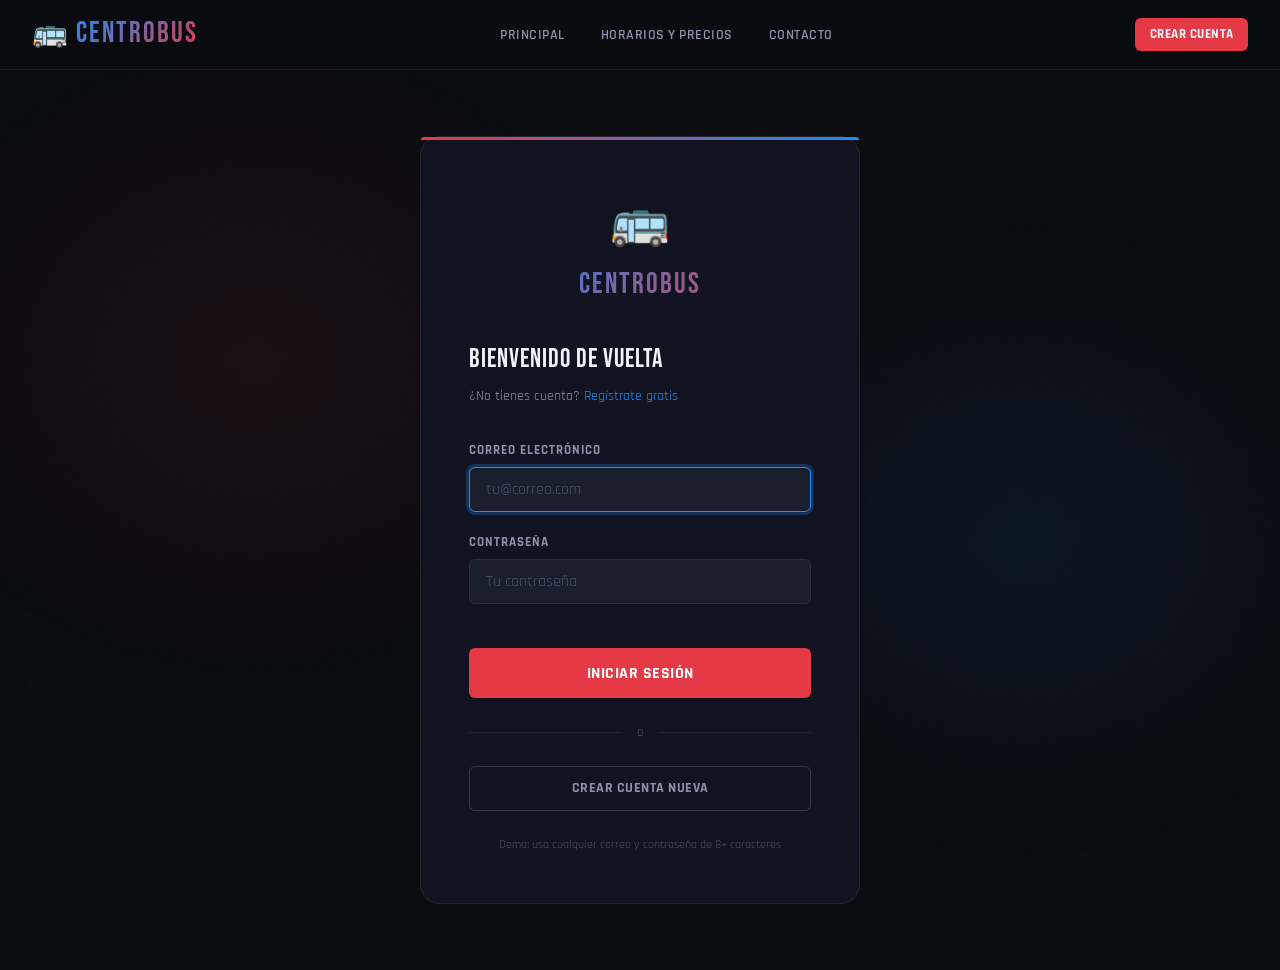
==== src/main/resources/static/compra.html @ bdf1cc49 "refactor: mover frontend a src/main/resources/static para Spring Boot" ====
<!DOCTYPE html>
<html lang="es">
<head>
  <meta charset="UTF-8" />
  <meta name="viewport" content="width=device-width, initial-scale=1.0" />
  <title>Comprar Pasaje — CentroBus</title>
  <link rel="stylesheet" href="css/styles.css" />
  <style>
    .compra-layout {
      display: grid;
      grid-template-columns: 1fr 380px;
      gap: 2rem;
      align-items: start;
    }

    .step-indicator {
      display: flex;
      align-items: center;
      gap: 0;
      margin-bottom: 2.5rem;
    }

    .step {
      display: flex;
      align-items: center;
      gap: 0.5rem;
      flex: 1;
    }

    .step-num {
      width: 32px;
      height: 32px;
      border-radius: 50%;
      border: 2px solid var(--border);
      display: flex;
      align-items: center;
      justify-content: center;
      font-size: 0.8rem;
      font-weight: 700;
      color: var(--text-muted);
      flex-shrink: 0;
      transition: all 0.3s;
    }

    .step.active .step-num {
      background: var(--blue);
      border-color: var(--blue);
      color: #fff;
    }

    .step.done .step-num {
      background: #22c55e;
      border-color: #22c55e;
      color: #fff;
    }

    .step-label {
      font-size: 0.78rem;
      font-weight: 700;
      text-transform: uppercase;
      letter-spacing: 0.5px;
      color: var(--text-muted);
    }

    .step.active .step-label { color: var(--text-primary); }
    .step.done  .step-label  { color: #22c55e; }

    .step-line {
      flex: 1;
      height: 1px;
      background: var(--border);
      margin: 0 0.5rem;
    }

    /* Servicio cards */
    .servicio-card {
      background: var(--bg-card);
      border: 2px solid var(--border);
      border-radius: var(--radius-md);
      padding: 1.25rem;
      cursor: pointer;
      transition: all 0.2s;
      margin-bottom: 0.75rem;
    }

    .servicio-card:hover {
      border-color: var(--blue);
    }

    .servicio-card.selected {
      border-color: var(--blue);
      background: rgba(29,140,248,0.05);
      box-shadow: var(--shadow-blue);
    }

    .servicio-header {
      display: flex;
      align-items: center;
      justify-content: space-between;
      margin-bottom: 0.75rem;
    }

    .servicio-route {
      font-weight: 700;
      font-size: 1rem;
      display: flex;
      align-items: center;
      gap: 0.5rem;
    }

    .servicio-meta {
      display: flex;
      gap: 1.5rem;
      font-size: 0.85rem;
      color: var(--text-secondary);
    }

    .servicio-meta span { display: flex; align-items: center; gap: 0.3rem; }

    /* Sidebar resumen */
    .resumen-box {
      background: var(--bg-card);
      border: 1px solid var(--border);
      border-radius: var(--radius-md);
      padding: 1.5rem;
      position: sticky;
      top: calc(var(--nav-height) + 1rem);
    }

    .resumen-title {
      font-family: var(--font-display);
      font-size: 1.2rem;
      letter-spacing: 1px;
      margin-bottom: 1.25rem;
      padding-bottom: 1rem;
      border-bottom: 1px solid var(--border);
    }

    .resumen-item {
      display: flex;
      justify-content: space-between;
      align-items: flex-start;
      margin-bottom: 0.75rem;
      font-size: 0.9rem;
    }

    .resumen-item-label { color: var(--text-secondary); }

    .resumen-total {
      display: flex;
      justify-content: space-between;
      align-items: center;
      padding-top: 1rem;
      border-top: 1px solid var(--border);
      margin-top: 0.5rem;
    }

    .resumen-total-label {
      font-weight: 700;
      text-transform: uppercase;
      font-size: 0.85rem;
      letter-spacing: 0.5px;
    }

    /* Ticket generado */
    .ticket-card {
      background: var(--bg-card);
      border: 1px solid var(--border);
      border-radius: var(--radius-md);
      padding: 2rem;
      margin-bottom: 1rem;
      position: relative;
      overflow: hidden;
    }

    .ticket-card::before {
      content: '';
      position: absolute;
      top: 0; left: 0; right: 0;
      height: 4px;
      background: linear-gradient(90deg, var(--red), var(--blue));
    }

    .ticket-code {
      font-family: var(--font-mono);
      font-size: 1.6rem;
      font-weight: 700;
      color: var(--blue);
      letter-spacing: 3px;
      background: var(--bg-elevated);
      border: 1px dashed var(--blue);
      border-radius: var(--radius-sm);
      padding: 0.75rem 1.5rem;
      text-align: center;
      margin: 1rem 0;
    }

    .ticket-info-grid {
      display: grid;
      grid-template-columns: 1fr 1fr;
      gap: 1rem;
      margin-top: 1rem;
    }

    .ticket-info-item label {
      font-size: 0.7rem;
      text-transform: uppercase;
      letter-spacing: 1px;
      color: var(--text-muted);
      font-weight: 700;
      display: block;
      margin-bottom: 0.2rem;
    }

    .ticket-info-item span {
      font-weight: 600;
      font-size: 0.95rem;
    }

    /* Step panels */
    .step-panel { display: none; }
    .step-panel.active { display: block; animation: fadeUp 0.3s ease; }

    .date-selector {
      display: flex;
      gap: 0.5rem;
      flex-wrap: wrap;
      margin-bottom: 1.5rem;
    }

    .date-pill {
      background: var(--bg-card);
      border: 1px solid var(--border);
      border-radius: 100px;
      padding: 0.4rem 1rem;
      font-size: 0.82rem;
      font-weight: 600;
      cursor: pointer;
      transition: all 0.2s;
      color: var(--text-secondary);
    }

    .date-pill:hover,
    .date-pill.active {
      background: var(--blue);
      border-color: var(--blue);
      color: #fff;
    }

    @media (max-width: 900px) {
      .compra-layout { grid-template-columns: 1fr; }
      .resumen-box { position: static; }
    }
  </style>
</head>
<body>

<nav class="navbar">
  <a href="index.html" class="navbar-brand">
    <span class="brand-icon">🚌</span>
    <span class="brand-text">CENTROBUS</span>
  </a>
  <ul class="navbar-links">
    <li><a href="index.html">Principal</a></li>
    <li><a href="horarios.html">Horarios y Precios</a></li>
    <li><a href="contacto.html">Contacto</a></li>
  </ul>
  <div class="navbar-actions" id="navActions"></div>
</nav>

<div class="page-wrapper">
  <section class="section">
    <div class="container">

      <h1 class="section-title mb-2">COMPRAR <span class="text-red">PASAJE</span></h1>
      <p class="section-subtitle">Selecciona tu ruta y fecha de viaje</p>

      <!-- Indicador de pasos -->
      <div class="step-indicator">
        <div class="step active" id="step-ind-1">
          <div class="step-num">1</div>
          <span class="step-label">Ruta</span>
        </div>
        <div class="step-line"></div>
        <div class="step" id="step-ind-2">
          <div class="step-num">2</div>
          <span class="step-label">Servicio</span>
        </div>
        <div class="step-line"></div>
        <div class="step" id="step-ind-3">
          <div class="step-num">3</div>
          <span class="step-label">Confirmar</span>
        </div>
        <div class="step-line"></div>
        <div class="step" id="step-ind-4">
          <div class="step-num">4</div>
          <span class="step-label">Tiquete</span>
        </div>
      </div>

      <div class="compra-layout">

        <!-- Panel principal -->
        <div>

          <!-- PASO 1: Seleccionar ruta -->
          <div class="step-panel active" id="panel-1">
            <div class="card mb-3">
              <h3 style="font-family:var(--font-display); font-size:1.3rem; letter-spacing:1px; margin-bottom:1.25rem;">
                ¿A DÓNDE VIAJAS?
              </h3>

              <div class="form-grid">
                <div class="form-group">
                  <label class="form-label">País de origen</label>
                  <select class="form-control" id="selectOrigen">
                    <option value="">Seleccionar país...</option>
                  </select>
                </div>
                <div class="form-group">
                  <label class="form-label">País de destino</label>
                  <select class="form-control" id="selectDestino">
                    <option value="">Seleccionar país...</option>
                  </select>
                </div>
              </div>

              <button class="btn btn-primary btn-lg" onclick="buscarServicios()">
                Buscar Servicios →
              </button>
            </div>

            <!-- Límite aviso -->
            <div class="alert alert-info" id="limitAlert" style="display:none;"></div>
          </div>

          <!-- PASO 2: Seleccionar servicio -->
          <div class="step-panel" id="panel-2">
            <div class="flex-between mb-3">
              <h3 style="font-family:var(--font-display); font-size:1.3rem; letter-spacing:1px;">
                ELIGE TU SERVICIO
              </h3>
              <button class="btn btn-outline btn-sm" onclick="goStep(1)">← Cambiar ruta</button>
            </div>

            <div class="date-selector" id="datePills"></div>
            <div id="serviciosList"></div>

            <button class="btn btn-primary btn-lg" onclick="goStep(3)" id="btnConfirmar" disabled>
              Continuar →
            </button>
          </div>

          <!-- PASO 3: Confirmar -->
          <div class="step-panel" id="panel-3">
            <div class="flex-between mb-3">
              <h3 style="font-family:var(--font-display); font-size:1.3rem; letter-spacing:1px;">
                CONFIRMAR COMPRA
              </h3>
              <button class="btn btn-outline btn-sm" onclick="goStep(2)">← Cambiar servicio</button>
            </div>

            <div class="card mb-3" id="resumenConfirm"></div>

            <div class="card mb-3">
              <h4 style="font-weight:700; margin-bottom:1rem; font-size:0.85rem; text-transform:uppercase; letter-spacing:1px; color:var(--text-muted);">
                Datos del pasajero
              </h4>
              <div id="pasajeroInfo"></div>
            </div>

            <div id="alertContainer"></div>

            <button class="btn btn-primary btn-lg w-full" onclick="realizarCompra()" id="btnComprar">
              🔒 Confirmar y Pagar
            </button>
          </div>

          <!-- PASO 4: Tiquete generado -->
          <div class="step-panel" id="panel-4">
            <div class="alert alert-success mb-3">
              ✅ ¡Compra realizada con éxito! Tu tiquete ha sido generado.
            </div>

            <div class="ticket-card" id="ticketGenerado"></div>

            <div class="flex gap-2 mt-3">
              <button class="btn btn-secondary btn-lg" onclick="descargarPDF()">
                📄 Descargar PDF
              </button>
              <a href="compra.html" class="btn btn-outline btn-lg">
                Comprar otro pasaje
              </a>
            </div>
          </div>

        </div>

        <!-- Sidebar resumen -->
        <div class="resumen-box">
          <div class="resumen-title">🎫 RESUMEN</div>

          <div id="resumenContent">
            <p class="text-muted" style="font-size:0.88rem;">
              Selecciona una ruta y servicio para ver el resumen.
            </p>
          </div>

          <div class="divider"></div>

          <div style="font-size:0.8rem; color:var(--text-muted);">
            <div class="flex-between mb-1">
              <span>Límite de pasajes</span>
              <span id="limiteDisplay">— / 5</span>
            </div>
            <div class="flex-between">
              <span>Ventana de compra</span>
              <span>7 días</span>
            </div>
          </div>
        </div>

      </div>
    </div>
  </section>
</div>

<script src="js/mock-data.js"></script>
<script>
  // ── Protección de sesión ────────────────────────────────
  if (!isLoggedIn()) {
    window.location.href = 'login.html';
  }

  let selectedRuta    = null;
  let selectedServicio = null;
  let selectedFecha   = null;

  // Navbar
  const navEl = document.getElementById('navActions');
  navEl.innerHTML = `
    <span class="nav-user">👤 <span>${SESSION_USER.nombre}</span></span>
    <button class="btn btn-ghost btn-sm" onclick="logout()">Salir</button>
  `;

  // Límite display
  document.getElementById('limiteDisplay').textContent = `${ticketsComprados()} / 5`;

  // Poblar selects
  function poblarPaises() {
    const orig = document.getElementById('selectOrigen');
    const dest = document.getElementById('selectDestino');
    Object.entries(PAISES).forEach(([cod, p]) => {
      orig.innerHTML += `<option value="${cod}">${p.bandera} ${p.nombre}</option>`;
      dest.innerHTML += `<option value="${cod}">${p.bandera} ${p.nombre}</option>`;
    });
  }

  // Pasos
  function goStep(n) {
    document.querySelectorAll('.step-panel').forEach((p, i) => {
      p.classList.toggle('active', i + 1 === n);
    });
    document.querySelectorAll('.step').forEach((s, i) => {
      s.classList.remove('active', 'done');
      if (i + 1 === n) s.classList.add('active');
      if (i + 1 < n)  s.classList.add('done');
    });
    // Actualizar num done
    document.querySelectorAll('.step.done .step-num').forEach(el => { el.textContent = '✓'; });
  }

  // Paso 1 → 2
  function buscarServicios() {
    const origen  = document.getElementById('selectOrigen').value;
    const destino = document.getElementById('selectDestino').value;

    if (!origen || !destino) {
      alert('Por favor selecciona origen y destino.');
      return;
    }
    if (origen === destino) {
      alert('El origen y destino no pueden ser el mismo.');
      return;
    }

    // Verificar límite
    if (ticketsComprados() >= 5) {
      document.getElementById('limitAlert').style.display = 'flex';
      document.getElementById('limitAlert').innerHTML = '⚠️ Has alcanzado el límite de 5 pasajes permitidos.';
      return;
    }

    selectedRuta = RUTAS.find(r => r.origen === origen && r.destino === destino);

    if (!selectedRuta) {
      alert('No existe una ruta directa entre esos destinos. Revisa los horarios disponibles.');
      return;
    }

    renderServicios(origen, destino);
    goStep(2);
  }

  function renderServicios(origen, destino) {
    const servicios = SERVICIOS.filter(s => s.ruta.origen === origen && s.ruta.destino === destino);

    // Agrupar por fecha
    const fechas = [...new Set(servicios.map(s => s.fechaSalida.toDateString()))];
    selectedFecha = fechas[0];

    // Date pills
    const pillsEl = document.getElementById('datePills');
    pillsEl.innerHTML = fechas.map((f, i) => `
      <div class="date-pill ${i === 0 ? 'active' : ''}" onclick="filtrarPorFecha('${f}', this)">
        ${formatFecha(new Date(f))}
      </div>
    `).join('');

    renderServiciosList(servicios.filter(s => s.fechaSalida.toDateString() === selectedFecha));
  }

  function filtrarPorFecha(fecha, el) {
    selectedFecha = fecha;
    document.querySelectorAll('.date-pill').forEach(p => p.classList.remove('active'));
    el.classList.add('active');

    const origen  = document.getElementById('selectOrigen').value;
    const destino = document.getElementById('selectDestino').value;
    const servicios = SERVICIOS.filter(
      s => s.ruta.origen === origen && s.ruta.destino === destino
        && s.fechaSalida.toDateString() === fecha
    );
    renderServiciosList(servicios);
  }

  function renderServiciosList(servicios) {
    const el = document.getElementById('serviciosList');
    if (servicios.length === 0) {
      el.innerHTML = '<p class="text-muted">No hay servicios disponibles para esta fecha.</p>';
      return;
    }

    el.innerHTML = servicios.map(s => {
      const o = PAISES[s.ruta.origen];
      const d = PAISES[s.ruta.destino];
      const seatsClass = s.asientosDisponibles > 15 ? 'seats-ok' : s.asientosDisponibles > 5 ? 'seats-low' : 'seats-none';
      return `
        <div class="servicio-card" onclick="selectServicio(${s.id}, this)">
          <div class="servicio-header">
            <div class="servicio-route">
              ${o.bandera} <span style="color:var(--text-muted)">→</span> ${d.bandera}
              <span style="font-size:0.9rem">${o.nombre} → ${d.nombre}</span>
            </div>
            <div class="price">$${s.precio}</div>
          </div>
          <div class="servicio-meta">
            <span>🕐 ${formatHora(s.fechaSalida)}</span>
            <span>⏱ ~${s.ruta.duracionHoras}h</span>
            <span class="${seatsClass}">💺 ${s.asientosDisponibles} asientos</span>
            <span>📅 ${formatFecha(s.fechaSalida)}</span>
          </div>
        </div>
      `;
    }).join('');
  }

  function selectServicio(id, el) {
    selectedServicio = SERVICIOS.find(s => s.id === id);
    document.querySelectorAll('.servicio-card').forEach(c => c.classList.remove('selected'));
    el.classList.add('selected');
    document.getElementById('btnConfirmar').disabled = false;
    actualizarResumen();
  }

  function actualizarResumen() {
    if (!selectedServicio) return;
    const o = PAISES[selectedServicio.ruta.origen];
    const d = PAISES[selectedServicio.ruta.destino];

    document.getElementById('resumenContent').innerHTML = `
      <div class="resumen-item">
        <span class="resumen-item-label">Ruta</span>
        <span>${o.bandera} → ${d.bandera}</span>
      </div>
      <div class="resumen-item">
        <span class="resumen-item-label">Origen</span>
        <span>${o.nombre}</span>
      </div>
      <div class="resumen-item">
        <span class="resumen-item-label">Destino</span>
        <span>${d.nombre}</span>
      </div>
      <div class="resumen-item">
        <span class="resumen-item-label">Salida</span>
        <span>${formatHora(selectedServicio.fechaSalida)}</span>
      </div>
      <div class="resumen-item">
        <span class="resumen-item-label">Fecha</span>
        <span>${formatFecha(selectedServicio.fechaSalida)}</span>
      </div>
      <div class="resumen-total">
        <span class="resumen-total-label">Total</span>
        <span class="price-lg">$${selectedServicio.precio}</span>
      </div>
    `;
  }

  // Paso 3: Confirmar
  function goStep3() {
    const o = PAISES[selectedServicio.ruta.origen];
    const d = PAISES[selectedServicio.ruta.destino];

    document.getElementById('resumenConfirm').innerHTML = `
      <div style="display:flex; align-items:center; gap:1rem; margin-bottom:1rem;">
        <span style="font-size:2rem;">${o.bandera}</span>
        <div>
          <div style="font-family:var(--font-display); font-size:1.1rem; letter-spacing:1px;">
            ${o.nombre} → ${d.nombre}
          </div>
          <div style="color:var(--text-secondary); font-size:0.85rem;">
            ${formatFecha(selectedServicio.fechaSalida)} · ${formatHora(selectedServicio.fechaSalida)}
          </div>
        </div>
        <div class="price-lg" style="margin-left:auto;">$${selectedServicio.precio}</div>
      </div>
    `;

    document.getElementById('pasajeroInfo').innerHTML = `
      <div style="display:grid; grid-template-columns:1fr 1fr; gap:0.75rem; font-size:0.9rem;">
        <div><span style="color:var(--text-muted); font-size:0.75rem;">Pasajero</span><br>
          <strong>${SESSION_USER.nombre}</strong></div>
        <div><span style="color:var(--text-muted); font-size:0.75rem;">Correo</span><br>
          <strong>${SESSION_USER.correo || '—'}</strong></div>
      </div>
    `;
  }

  // Paso 4: Realizar compra
  function realizarCompra() {
    const btn = document.getElementById('btnComprar');
    btn.innerHTML = '<span class="spinner"></span> Procesando pago...';
    btn.disabled = true;

    // ── MOCK: Simular compra ────────────────────────────
    // TODO: Reemplazar con fetch('/api/compras', { method: 'POST', ... })
    setTimeout(() => {
      const codigo = generarCodigoTicket();
      const o = PAISES[selectedServicio.ruta.origen];
      const d = PAISES[selectedServicio.ruta.destino];

      const compra = {
        id: Date.now(),
        fecha: new Date(),
        tickets: [{
          codigo,
          servicio: selectedServicio,
          precio: selectedServicio.precio,
        }]
      };

      COMPRAS.push(compra);
      localStorage.setItem('compras', JSON.stringify(COMPRAS));
      document.getElementById('limiteDisplay').textContent = `${ticketsComprados()} / 5`;

      document.getElementById('ticketGenerado').innerHTML = `
        <div style="display:flex; align-items:center; gap:0.75rem; margin-bottom:1rem;">
          <span style="font-size:2rem;">🎫</span>
          <div>
            <div style="font-family:var(--font-display); font-size:1.1rem; letter-spacing:1px;">TIQUETE DE VIAJE</div>
            <div style="color:var(--text-muted); font-size:0.8rem;">Emitido el ${formatFecha(new Date())}</div>
          </div>
          <div class="badge badge-green" style="margin-left:auto;">✓ VÁLIDO</div>
        </div>

        <div class="ticket-code">${codigo}</div>

        <div class="ticket-info-grid">
          <div class="ticket-info-item">
            <label>Pasajero</label>
            <span>${SESSION_USER.nombre}</span>
          </div>
          <div class="ticket-info-item">
            <label>Precio</label>
            <span class="text-gold">$${selectedServicio.precio}</span>
          </div>
          <div class="ticket-info-item">
            <label>Origen</label>
            <span>${o.bandera} ${o.nombre}</span>
          </div>
          <div class="ticket-info-item">
            <label>Destino</label>
            <span>${d.bandera} ${d.nombre}</span>
          </div>
          <div class="ticket-info-item">
            <label>Fecha</label>
            <span>${formatFecha(selectedServicio.fechaSalida)}</span>
          </div>
          <div class="ticket-info-item">
            <label>Hora de salida</label>
            <span>${formatHora(selectedServicio.fechaSalida)}</span>
          </div>
        </div>

        <p class="text-muted mt-3" style="font-size:0.8rem; text-align:center;">
          Presenta este código al abordar el bus
        </p>
      `;

      goStep(4);
    }, 1800);
  }

  function descargarPDF() {
    // TODO: Conectar con /api/compras/{id}/pdf del backend
    alert('📄 El PDF se generará desde el backend (Spring Boot). Esta función estará disponible una vez integrado el servidor.');
  }

  // Override goStep para paso 3
  const _goStep = goStep;
  window.goStep = function(n) {
    _goStep(n);
    if (n === 3) goStep3();
  };

  poblarPaises();
</script>
</body>
</html>
---- src/main/resources/static/css/styles.css ----
/* ============================================================
   CENTROBUS — Estilos globales
   Dark mode · Azul eléctrico + Rojo carretera
   ============================================================ */

@import url('https://fonts.googleapis.com/css2?family=Bebas+Neue&family=Rajdhani:wght@400;500;600;700&family=JetBrains+Mono:wght@400;600&display=swap');

/* ── Variables ─────────────────────────────────────────── */
:root {
  --bg-base:       #0a0c10;
  --bg-card:       #111420;
  --bg-elevated:   #181c28;
  --bg-input:      #1a1f2e;

  --red:           #e63946;
  --red-dark:      #b02030;
  --red-glow:      rgba(230, 57, 70, 0.25);

  --blue:          #1d8cf8;
  --blue-dark:     #0d6ed4;
  --blue-glow:     rgba(29, 140, 248, 0.25);

  --gold:          #f4a261;

  --text-primary:  #f0f2f8;
  --text-secondary:#8b92a8;
  --text-muted:    #4a5068;

  --border:        rgba(255,255,255,0.07);
  --border-bright: rgba(255,255,255,0.15);

  --radius-sm:     6px;
  --radius-md:     12px;
  --radius-lg:     20px;

  --font-display:  'Bebas Neue', sans-serif;
  --font-body:     'Rajdhani', sans-serif;
  --font-mono:     'JetBrains Mono', monospace;

  --shadow-card:   0 4px 24px rgba(0,0,0,0.4);
  --shadow-red:    0 0 20px var(--red-glow);
  --shadow-blue:   0 0 20px var(--blue-glow);

  --nav-height:    70px;
}

/* ── Reset ─────────────────────────────────────────────── */
*, *::before, *::after { box-sizing: border-box; margin: 0; padding: 0; }

html { scroll-behavior: smooth; }

body {
  background: var(--bg-base);
  color: var(--text-primary);
  font-family: var(--font-body);
  font-size: 16px;
  line-height: 1.6;
  min-height: 100vh;
  overflow-x: hidden;
}

/* Ruido de fondo sutil */
body::before {
  content: '';
  position: fixed;
  inset: 0;
  background-image: url("data:image/svg+xml,%3Csvg viewBox='0 0 200 200' xmlns='http://www.w3.org/2000/svg'%3E%3Cfilter id='n'%3E%3CfeTurbulence type='fractalNoise' baseFrequency='0.9' numOctaves='4' stitchTiles='stitch'/%3E%3C/filter%3E%3Crect width='100%25' height='100%25' filter='url(%23n)' opacity='0.03'/%3E%3C/svg%3E");
  pointer-events: none;
  z-index: 0;
  opacity: 0.4;
}

a { color: var(--blue); text-decoration: none; transition: color 0.2s; }
a:hover { color: var(--text-primary); }

img { max-width: 100%; display: block; }

/* ── Navegación ─────────────────────────────────────────── */
.navbar {
  position: fixed;
  top: 0; left: 0; right: 0;
  height: var(--nav-height);
  background: rgba(10, 12, 16, 0.9);
  backdrop-filter: blur(12px);
  border-bottom: 1px solid var(--border);
  display: flex;
  align-items: center;
  justify-content: space-between;
  padding: 0 2rem;
  z-index: 1000;
}

.navbar-brand {
  display: flex;
  align-items: center;
  gap: 0.5rem;
  text-decoration: none;
}

.navbar-brand .brand-icon {
  font-size: 1.8rem;
}

.navbar-brand .brand-text {
  font-family: var(--font-display);
  font-size: 1.8rem;
  letter-spacing: 2px;
  background: linear-gradient(135deg, var(--blue), var(--red));
  -webkit-background-clip: text;
  -webkit-text-fill-color: transparent;
  background-clip: text;
}

.navbar-links {
  display: flex;
  align-items: center;
  gap: 0.25rem;
  list-style: none;
}

.navbar-links a {
  color: var(--text-secondary);
  font-weight: 600;
  font-size: 0.9rem;
  letter-spacing: 0.5px;
  padding: 0.5rem 1rem;
  border-radius: var(--radius-sm);
  transition: all 0.2s;
  text-transform: uppercase;
}

.navbar-links a:hover,
.navbar-links a.active {
  color: var(--text-primary);
  background: var(--bg-elevated);
}

.navbar-actions {
  display: flex;
  align-items: center;
  gap: 0.75rem;
}

.nav-user {
  display: flex;
  align-items: center;
  gap: 0.5rem;
  color: var(--text-secondary);
  font-size: 0.85rem;
  font-weight: 600;
}

.nav-user span {
  color: var(--blue);
}

/* ── Botones ────────────────────────────────────────────── */
.btn {
  display: inline-flex;
  align-items: center;
  justify-content: center;
  gap: 0.5rem;
  padding: 0.6rem 1.4rem;
  border-radius: var(--radius-sm);
  font-family: var(--font-body);
  font-weight: 700;
  font-size: 0.9rem;
  letter-spacing: 0.5px;
  text-transform: uppercase;
  border: none;
  cursor: pointer;
  transition: all 0.2s;
  text-decoration: none;
  white-space: nowrap;
}

.btn-primary {
  background: var(--red);
  color: #fff;
}
.btn-primary:hover {
  background: var(--red-dark);
  color: #fff;
  box-shadow: var(--shadow-red);
  transform: translateY(-1px);
}

.btn-secondary {
  background: var(--blue);
  color: #fff;
}
.btn-secondary:hover {
  background: var(--blue-dark);
  color: #fff;
  box-shadow: var(--shadow-blue);
  transform: translateY(-1px);
}

.btn-outline {
  background: transparent;
  color: var(--text-secondary);
  border: 1px solid var(--border-bright);
}
.btn-outline:hover {
  color: var(--text-primary);
  border-color: var(--text-primary);
  background: var(--bg-elevated);
}

.btn-ghost {
  background: transparent;
  color: var(--red);
  border: 1px solid var(--red);
}
.btn-ghost:hover {
  background: var(--red);
  color: #fff;
}

.btn-lg {
  padding: 0.9rem 2rem;
  font-size: 1rem;
}

.btn-sm {
  padding: 0.4rem 0.9rem;
  font-size: 0.8rem;
}

/* ── Layout ─────────────────────────────────────────────── */
.page-wrapper {
  padding-top: var(--nav-height);
  min-height: 100vh;
}

.container {
  max-width: 1200px;
  margin: 0 auto;
  padding: 0 1.5rem;
}

.section {
  padding: 5rem 0;
}

.section-title {
  font-family: var(--font-display);
  font-size: clamp(2.5rem, 5vw, 4rem);
  letter-spacing: 2px;
  margin-bottom: 0.5rem;
}

.section-subtitle {
  color: var(--text-secondary);
  font-size: 1.05rem;
  margin-bottom: 3rem;
}

/* ── Cards ──────────────────────────────────────────────── */
.card {
  background: var(--bg-card);
  border: 1px solid var(--border);
  border-radius: var(--radius-md);
  padding: 1.5rem;
  transition: all 0.25s;
}

.card:hover {
  border-color: var(--border-bright);
  transform: translateY(-2px);
  box-shadow: var(--shadow-card);
}

.card-red {
  border-left: 3px solid var(--red);
}

.card-blue {
  border-left: 3px solid var(--blue);
}

/* ── Formularios ────────────────────────────────────────── */
.form-group {
  margin-bottom: 1.25rem;
}

.form-label {
  display: block;
  font-size: 0.8rem;
  font-weight: 700;
  text-transform: uppercase;
  letter-spacing: 1px;
  color: var(--text-secondary);
  margin-bottom: 0.4rem;
}

.form-control {
  width: 100%;
  background: var(--bg-input);
  border: 1px solid var(--border);
  border-radius: var(--radius-sm);
  color: var(--text-primary);
  font-family: var(--font-body);
  font-size: 1rem;
  padding: 0.7rem 1rem;
  transition: all 0.2s;
  outline: none;
}

.form-control:focus {
  border-color: var(--blue);
  box-shadow: 0 0 0 3px var(--blue-glow);
}

.form-control::placeholder {
  color: var(--text-muted);
}

select.form-control {
  cursor: pointer;
  appearance: none;
  background-image: url("data:image/svg+xml,%3Csvg xmlns='http://www.w3.org/2000/svg' width='12' height='12' viewBox='0 0 24 24' fill='none' stroke='%238b92a8' stroke-width='2'%3E%3Cpolyline points='6 9 12 15 18 9'%3E%3C/polyline%3E%3C/svg%3E");
  background-repeat: no-repeat;
  background-position: right 1rem center;
  padding-right: 2.5rem;
}

.form-grid {
  display: grid;
  grid-template-columns: 1fr 1fr;
  gap: 1rem;
}

.form-grid-3 {
  display: grid;
  grid-template-columns: 1fr 1fr 1fr;
  gap: 1rem;
}

/* ── Badges / Tags ──────────────────────────────────────── */
.badge {
  display: inline-flex;
  align-items: center;
  gap: 0.3rem;
  padding: 0.2rem 0.6rem;
  border-radius: 4px;
  font-size: 0.75rem;
  font-weight: 700;
  text-transform: uppercase;
  letter-spacing: 0.5px;
}

.badge-red { background: var(--red-glow); color: var(--red); border: 1px solid var(--red); }
.badge-blue { background: var(--blue-glow); color: var(--blue); border: 1px solid var(--blue); }
.badge-green { background: rgba(34,197,94,0.15); color: #22c55e; border: 1px solid #22c55e; }
.badge-gold { background: rgba(244,162,97,0.15); color: var(--gold); border: 1px solid var(--gold); }

/* ── Divisor decorativo ─────────────────────────────────── */
.divider {
  height: 1px;
  background: linear-gradient(90deg, transparent, var(--border-bright), transparent);
  margin: 2rem 0;
}

/* ── Alertas ────────────────────────────────────────────── */
.alert {
  padding: 0.9rem 1.2rem;
  border-radius: var(--radius-sm);
  font-size: 0.9rem;
  font-weight: 600;
  margin-bottom: 1rem;
  display: flex;
  align-items: center;
  gap: 0.5rem;
}

.alert-error {
  background: var(--red-glow);
  border: 1px solid var(--red);
  color: var(--red);
}

.alert-success {
  background: rgba(34,197,94,0.1);
  border: 1px solid #22c55e;
  color: #22c55e;
}

.alert-info {
  background: var(--blue-glow);
  border: 1px solid var(--blue);
  color: var(--blue);
}

/* ── Tabla ──────────────────────────────────────────────── */
.table-wrapper {
  overflow-x: auto;
  border-radius: var(--radius-md);
  border: 1px solid var(--border);
}

table {
  width: 100%;
  border-collapse: collapse;
  font-size: 0.95rem;
}

thead {
  background: var(--bg-elevated);
}

th {
  padding: 1rem 1.25rem;
  text-align: left;
  font-size: 0.75rem;
  font-weight: 700;
  text-transform: uppercase;
  letter-spacing: 1px;
  color: var(--text-secondary);
  border-bottom: 1px solid var(--border);
}

td {
  padding: 1rem 1.25rem;
  border-bottom: 1px solid var(--border);
  color: var(--text-primary);
}

tbody tr:last-child td { border-bottom: none; }

tbody tr {
  transition: background 0.15s;
}

tbody tr:hover {
  background: var(--bg-elevated);
}

/* ── Precio highlight ───────────────────────────────────── */
.price {
  font-family: var(--font-mono);
  font-size: 1.1rem;
  font-weight: 600;
  color: var(--gold);
}

.price-lg {
  font-family: var(--font-mono);
  font-size: 1.8rem;
  font-weight: 600;
  color: var(--gold);
}

/* ── Footer ─────────────────────────────────────────────── */
.footer {
  background: var(--bg-card);
  border-top: 1px solid var(--border);
  padding: 3rem 0 2rem;
  margin-top: 5rem;
}

.footer-grid {
  display: grid;
  grid-template-columns: 2fr 1fr 1fr;
  gap: 3rem;
  margin-bottom: 2rem;
}

.footer-brand .brand-text {
  font-family: var(--font-display);
  font-size: 2rem;
  letter-spacing: 2px;
  background: linear-gradient(135deg, var(--blue), var(--red));
  -webkit-background-clip: text;
  -webkit-text-fill-color: transparent;
  background-clip: text;
}

.footer-desc {
  color: var(--text-secondary);
  font-size: 0.9rem;
  margin-top: 0.5rem;
  max-width: 280px;
}

.footer-title {
  font-size: 0.75rem;
  font-weight: 700;
  text-transform: uppercase;
  letter-spacing: 1px;
  color: var(--text-muted);
  margin-bottom: 1rem;
}

.footer-links {
  list-style: none;
  display: flex;
  flex-direction: column;
  gap: 0.5rem;
}

.footer-links a {
  color: var(--text-secondary);
  font-size: 0.9rem;
  transition: color 0.2s;
}

.footer-links a:hover { color: var(--text-primary); }

.footer-bottom {
  border-top: 1px solid var(--border);
  padding-top: 1.5rem;
  display: flex;
  align-items: center;
  justify-content: space-between;
  color: var(--text-muted);
  font-size: 0.8rem;
}

/* ── Animaciones ────────────────────────────────────────── */
@keyframes fadeUp {
  from { opacity: 0; transform: translateY(20px); }
  to   { opacity: 1; transform: translateY(0); }
}

@keyframes pulse-red {
  0%, 100% { box-shadow: 0 0 0 0 var(--red-glow); }
  50%       { box-shadow: 0 0 20px 4px var(--red-glow); }
}

@keyframes shimmer {
  0%   { background-position: -200% center; }
  100% { background-position:  200% center; }
}

.fade-up {
  animation: fadeUp 0.5s ease forwards;
}

/* ── Spinner ────────────────────────────────────────────── */
.spinner {
  width: 20px;
  height: 20px;
  border: 2px solid var(--border);
  border-top-color: var(--blue);
  border-radius: 50%;
  animation: spin 0.7s linear infinite;
  display: inline-block;
}

@keyframes spin {
  to { transform: rotate(360deg); }
}

/* ── Utilidades ─────────────────────────────────────────── */
.text-red    { color: var(--red); }
.text-blue   { color: var(--blue); }
.text-gold   { color: var(--gold); }
.text-muted  { color: var(--text-muted); }
.text-secondary { color: var(--text-secondary); }
.text-center { text-align: center; }
.text-right  { text-align: right; }

.mt-1 { margin-top: 0.5rem; }
.mt-2 { margin-top: 1rem; }
.mt-3 { margin-top: 1.5rem; }
.mt-4 { margin-top: 2rem; }
.mb-1 { margin-bottom: 0.5rem; }
.mb-2 { margin-bottom: 1rem; }
.mb-3 { margin-bottom: 1.5rem; }
.mb-4 { margin-bottom: 2rem; }

.flex        { display: flex; }
.flex-center { display: flex; align-items: center; justify-content: center; }
.flex-between{ display: flex; align-items: center; justify-content: space-between; }
.gap-1       { gap: 0.5rem; }
.gap-2       { gap: 1rem; }
.gap-3       { gap: 1.5rem; }
.w-full      { width: 100%; }
.hidden      { display: none !important; }

/* ── Responsive ─────────────────────────────────────────── */
@media (max-width: 768px) {
  .navbar-links { display: none; }
  .form-grid, .form-grid-3 { grid-template-columns: 1fr; }
  .footer-grid  { grid-template-columns: 1fr; gap: 2rem; }
  .section      { padding: 3rem 0; }
}
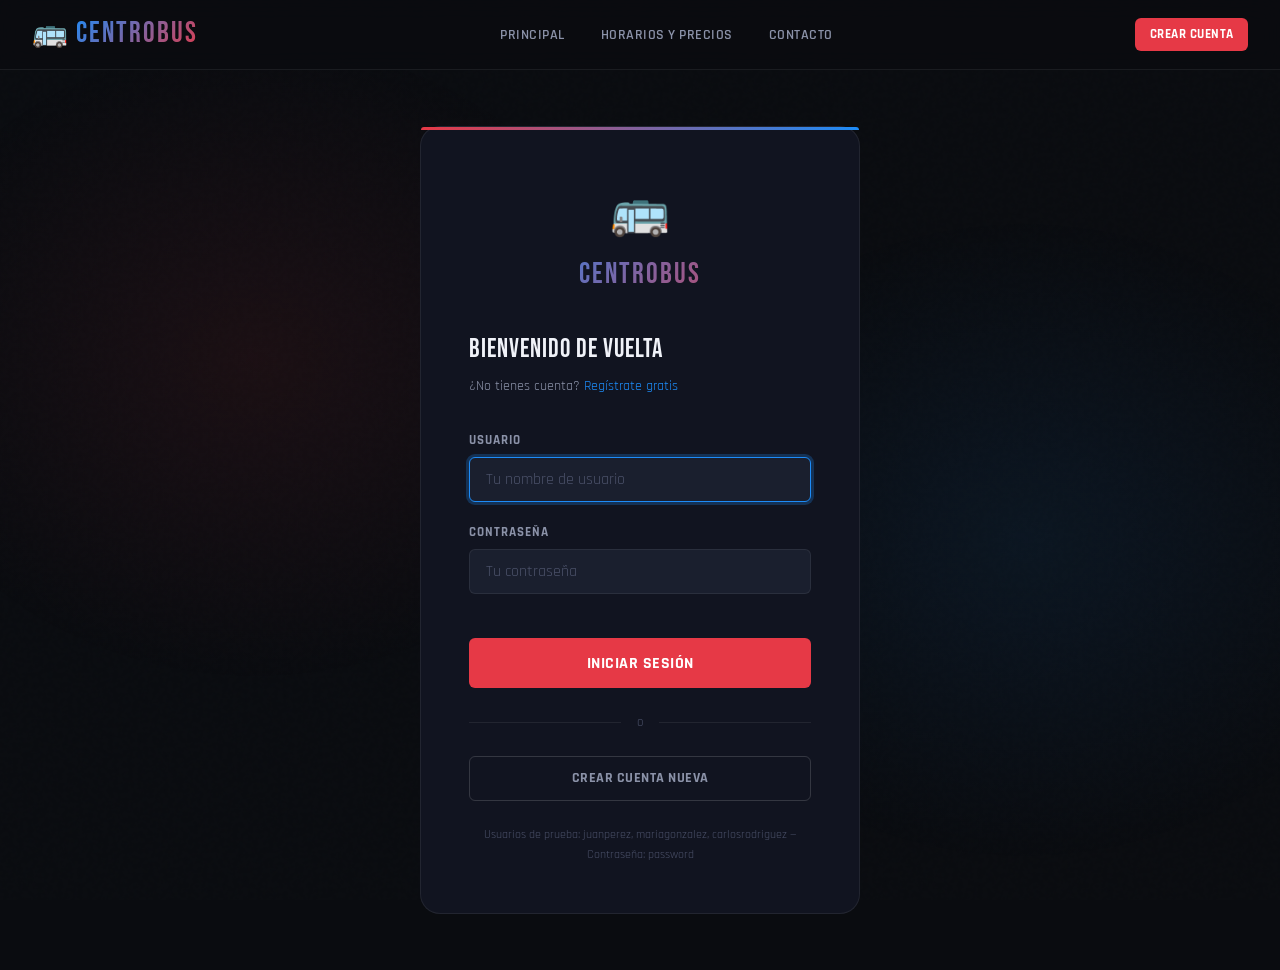
==== commit 22a85d18: "fix: improve purchase and registration flows" ====
--- a/src/main/resources/static/compra.html
+++ b/src/main/resources/static/compra.html
@@ -117,6 +117,28 @@
 
     .servicio-meta span { display: flex; align-items: center; gap: 0.3rem; }
 
+    .seat-grid {
+      display: grid;
+      grid-template-columns: repeat(auto-fill, minmax(92px, 1fr));
+      gap: 0.5rem;
+      margin-top: 0.75rem;
+    }
+
+    .seat-chip {
+      border: 1px solid var(--border);
+      border-radius: 10px;
+      padding: 0.65rem 0.5rem;
+      text-align: center;
+      cursor: pointer;
+      transition: 0.2s;
+      background: rgba(255,255,255,0.02);
+      font-weight: 700;
+      font-size: 0.85rem;
+    }
+
+    .seat-chip:hover { border-color: var(--blue); }
+    .seat-chip.selected { border-color: var(--blue); background: rgba(29,140,248,0.14); }
+
     /* Sidebar resumen */
     .resumen-box {
       background: var(--bg-card);
@@ -295,6 +317,11 @@
         <div class="step" id="step-ind-4">
           <div class="step-num">4</div>
           <span class="step-label">Tiquete</span>
+        </div>
+        <div class="step-line"></div>
+        <div class="step" id="step-ind-5">
+          <div class="step-num">5</div>
+          <span class="step-label">Mis tickets</span>
         </div>
       </div>
 
@@ -362,14 +389,21 @@
 
             <div class="card mb-3" id="resumenConfirm"></div>
 
-            <div class="card mb-3">
-              <h4 style="font-weight:700; margin-bottom:1rem; font-size:0.85rem; text-transform:uppercase; letter-spacing:1px; color:var(--text-muted);">
-                Datos del pasajero
-              </h4>
-              <div id="pasajeroInfo"></div>
-            </div>
-
-            <div id="alertContainer"></div>
+              <div class="card mb-3">
+                <h4 style="font-weight:700; margin-bottom:1rem; font-size:0.85rem; text-transform:uppercase; letter-spacing:1px; color:var(--text-muted);">
+                  Datos del pasajero
+                </h4>
+                <div id="pasajeroInfo"></div>
+              </div>
+
+              <div class="card mb-3">
+                <h4 style="font-weight:700; margin-bottom:0.5rem; font-size:0.85rem; text-transform:uppercase; letter-spacing:1px; color:var(--text-muted);">
+                  Elegí tu asiento
+                </h4>
+                <div id="seatSelector" class="seat-grid"></div>
+              </div>
+
+              <div id="alertContainer"></div>
 
             <button class="btn btn-primary btn-lg w-full" onclick="realizarCompra()" id="btnComprar">
               🔒 Confirmar y Pagar
@@ -390,6 +424,24 @@
               </button>
               <a href="compra.html" class="btn btn-outline btn-lg">
                 Comprar otro pasaje
+              </a>
+            </div>
+          </div>
+
+          <!-- PASO 5: Mis tickets -->
+          <div class="step-panel" id="panel-5">
+            <div class="flex-between mb-3">
+              <h3 style="font-family:var(--font-display); font-size:1.3rem; letter-spacing:1px;">
+                MIS TICKETS
+              </h3>
+              <button class="btn btn-outline btn-sm" onclick="cargarMisTickets()">↻ Actualizar</button>
+            </div>
+
+            <div id="ticketsList" class="grid gap-2"></div>
+
+            <div class="mt-3">
+              <a href="index.html" class="btn btn-outline btn-lg">
+                ← Volver al menú principal
               </a>
             </div>
           </div>
@@ -426,33 +478,37 @@
 </div>
 
 <script src="js/mock-data.js"></script>
+<script src="js/api-client.js"></script>
+<script src="js/session.js"></script>
 <script>
-  // ── Protección de sesión ────────────────────────────────
-  if (!isLoggedIn()) {
-    window.location.href = 'login.html';
-  }
-
-  let selectedRuta    = null;
+  let rutasCatalogo = [];
+  let serviciosCatalogo = [];
+  let selectedRuta = null;
   let selectedServicio = null;
-  let selectedFecha   = null;
+  let selectedFecha = null;
+  let lastReceiptId = null;
+  let cachedTickets = [];
+  let selectedSeat = null;
 
   // Navbar
   const navEl = document.getElementById('navActions');
-  navEl.innerHTML = `
-    <span class="nav-user">👤 <span>${SESSION_USER.nombre}</span></span>
-    <button class="btn btn-ghost btn-sm" onclick="logout()">Salir</button>
-  `;
-
-  // Límite display
-  document.getElementById('limiteDisplay').textContent = `${ticketsComprados()} / 5`;
+  let currentUser = Session.current();
 
   // Poblar selects
-  function poblarPaises() {
+  function poblarPaises(rutas) {
     const orig = document.getElementById('selectOrigen');
     const dest = document.getElementById('selectDestino');
-    Object.entries(PAISES).forEach(([cod, p]) => {
-      orig.innerHTML += `<option value="${cod}">${p.bandera} ${p.nombre}</option>`;
-      dest.innerHTML += `<option value="${cod}">${p.bandera} ${p.nombre}</option>`;
+    const seenOrigin = new Set();
+    const seenDest = new Set();
+    rutas.forEach((ruta) => {
+      if (!seenOrigin.has(ruta.originCode)) {
+        orig.innerHTML += `<option value="${ruta.originCode}">${ruta.originFlag} ${ruta.originName}</option>`;
+        seenOrigin.add(ruta.originCode);
+      }
+      if (!seenDest.has(ruta.destinationCode)) {
+        dest.innerHTML += `<option value="${ruta.destinationCode}">${ruta.destinationFlag} ${ruta.destinationName}</option>`;
+        seenDest.add(ruta.destinationCode);
+      }
     });
   }
 
@@ -470,8 +526,35 @@
     document.querySelectorAll('.step.done .step-num').forEach(el => { el.textContent = '✓'; });
   }
 
+  async function cargarMisTickets() {
+    const list = document.getElementById('ticketsList');
+    if (!list) return;
+    list.innerHTML = '<p class="text-muted">Cargando tickets...</p>';
+    try {
+      cachedTickets = await ApiClient.get('/api/purchases/tickets');
+      if (!cachedTickets || cachedTickets.length === 0) {
+        list.innerHTML = '<p class="text-muted">Aún no tenés tickets emitidos.</p>';
+        return;
+      }
+
+      list.innerHTML = cachedTickets.map(ticket => `
+        <div class="card">
+          <div class="flex-between mb-2">
+            <strong>${ticket.codigoTicket}</strong>
+            <span>$${ticket.precioFinal}</span>
+          </div>
+          <div class="text-muted" style="font-size:0.88rem;">
+            Emitido: ${new Date(ticket.fechaEmision).toLocaleString('es-CR')}
+          </div>
+        </div>
+      `).join('');
+    } catch (error) {
+      list.innerHTML = `<p class="text-error">${error.message || 'No se pudieron cargar tus tickets.'}</p>`;
+    }
+  }
+
   // Paso 1 → 2
-  function buscarServicios() {
+  async function buscarServicios() {
     const origen  = document.getElementById('selectOrigen').value;
     const destino = document.getElementById('selectDestino').value;
 
@@ -484,32 +567,38 @@
       return;
     }
 
-    // Verificar límite
-    if (ticketsComprados() >= 5) {
-      document.getElementById('limitAlert').style.display = 'flex';
-      document.getElementById('limitAlert').innerHTML = '⚠️ Has alcanzado el límite de 5 pasajes permitidos.';
-      return;
-    }
-
-    selectedRuta = RUTAS.find(r => r.origen === origen && r.destino === destino);
+    selectedRuta = rutasCatalogo.find(r => r.originCode === origen && r.destinationCode === destino);
 
     if (!selectedRuta) {
       alert('No existe una ruta directa entre esos destinos. Revisa los horarios disponibles.');
       return;
     }
 
-    renderServicios(origen, destino);
+    await cargarServicios(selectedRuta.routeId);
     goStep(2);
   }
 
-  function renderServicios(origen, destino) {
-    const servicios = SERVICIOS.filter(s => s.ruta.origen === origen && s.ruta.destino === destino);
-
-    // Agrupar por fecha
-    const fechas = [...new Set(servicios.map(s => s.fechaSalida.toDateString()))];
+  async function cargarServicios(rutaId) {
+    const now = new Date();
+    const start = new Date(now);
+    const end = new Date(now);
+    end.setDate(now.getDate() + 7);
+
+    try {
+      const params = new URLSearchParams({
+        rutaId,
+        start: start.toISOString(),
+        end: end.toISOString(),
+      });
+      serviciosCatalogo = await ApiClient.get(`/api/services/catalog?${params.toString()}`);
+    } catch (error) {
+      alert(error.message || 'No se pudieron cargar los servicios.');
+      serviciosCatalogo = [];
+    }
+
+    const fechas = [...new Set(serviciosCatalogo.map(s => new Date(s.departure).toDateString()))];
     selectedFecha = fechas[0];
 
-    // Date pills
     const pillsEl = document.getElementById('datePills');
     pillsEl.innerHTML = fechas.map((f, i) => `
       <div class="date-pill ${i === 0 ? 'active' : ''}" onclick="filtrarPorFecha('${f}', this)">
@@ -517,7 +606,7 @@
       </div>
     `).join('');
 
-    renderServiciosList(servicios.filter(s => s.fechaSalida.toDateString() === selectedFecha));
+    renderServiciosList(serviciosCatalogo.filter(s => new Date(s.departure).toDateString() === selectedFecha));
   }
 
   function filtrarPorFecha(fecha, el) {
@@ -525,11 +614,8 @@
     document.querySelectorAll('.date-pill').forEach(p => p.classList.remove('active'));
     el.classList.add('active');
 
-    const origen  = document.getElementById('selectOrigen').value;
-    const destino = document.getElementById('selectDestino').value;
-    const servicios = SERVICIOS.filter(
-      s => s.ruta.origen === origen && s.ruta.destino === destino
-        && s.fechaSalida.toDateString() === fecha
+    const servicios = serviciosCatalogo.filter(
+      s => new Date(s.departure).toDateString() === fecha
     );
     renderServiciosList(servicios);
   }
@@ -542,23 +628,23 @@
     }
 
     el.innerHTML = servicios.map(s => {
-      const o = PAISES[s.ruta.origen];
-      const d = PAISES[s.ruta.destino];
-      const seatsClass = s.asientosDisponibles > 15 ? 'seats-ok' : s.asientosDisponibles > 5 ? 'seats-low' : 'seats-none';
+      const o = s.route;
+      const d = s.route;
+      const seatsClass = s.availableSeats > 15 ? 'seats-ok' : s.availableSeats > 5 ? 'seats-low' : 'seats-none';
       return `
-        <div class="servicio-card" onclick="selectServicio(${s.id}, this)">
+        <div class="servicio-card" onclick="selectServicio(${s.serviceId}, this)">
           <div class="servicio-header">
             <div class="servicio-route">
-              ${o.bandera} <span style="color:var(--text-muted)">→</span> ${d.bandera}
-              <span style="font-size:0.9rem">${o.nombre} → ${d.nombre}</span>
+              ${o.originFlag} <span style="color:var(--text-muted)">→</span> ${o.destinationFlag}
+              <span style="font-size:0.9rem">${o.originName} → ${o.destinationName}</span>
             </div>
-            <div class="price">$${s.precio}</div>
+            <div class="price">$${s.price}</div>
           </div>
           <div class="servicio-meta">
-            <span>🕐 ${formatHora(s.fechaSalida)}</span>
-            <span>⏱ ~${s.ruta.duracionHoras}h</span>
-            <span class="${seatsClass}">💺 ${s.asientosDisponibles} asientos</span>
-            <span>📅 ${formatFecha(s.fechaSalida)}</span>
+            <span>🕐 ${formatHora(s.departure)}</span>
+            <span>⏱ ~${o.durationHours}h</span>
+            <span class="${seatsClass}">💺 ${s.availableSeats} asientos</span>
+            <span>📅 ${formatFecha(s.departure)}</span>
           </div>
         </div>
       `;
@@ -566,154 +652,220 @@
   }
 
   function selectServicio(id, el) {
-    selectedServicio = SERVICIOS.find(s => s.id === id);
+    selectedServicio = serviciosCatalogo.find(s => s.serviceId === id);
+    selectedSeat = null;
     document.querySelectorAll('.servicio-card').forEach(c => c.classList.remove('selected'));
     el.classList.add('selected');
     document.getElementById('btnConfirmar').disabled = false;
     actualizarResumen();
+    renderSeatSelector();
+  }
+
+  async function renderSeatSelector() {
+    const container = document.getElementById('seatSelector');
+    if (!selectedServicio) {
+      container.innerHTML = '<p class="text-muted">Seleccioná un servicio primero.</p>';
+      return;
+    }
+
+    container.innerHTML = '<p class="text-muted">Cargando asientos...</p>';
+    try {
+      const [seats, occupied] = await Promise.all([
+        ApiClient.get(`/api/fleet/buses/${selectedServicio.busId}/seats`),
+        ApiClient.get(`/api/purchases/services/${selectedServicio.serviceId}/occupied-seats`),
+      ]);
+
+      const occupiedSeatIds = new Set((occupied || []).map(item => item.asientoId));
+
+      if (!seats || seats.length === 0) {
+        container.innerHTML = '<p class="text-muted">No hay asientos disponibles.</p>';
+        return;
+      }
+
+      const freeSeats = seats.filter(seat => !occupiedSeatIds.has(seat.id));
+
+      if (freeSeats.length === 0) {
+        container.innerHTML = '<p class="text-muted">No hay asientos libres para este servicio.</p>';
+        return;
+      }
+
+      container.innerHTML = freeSeats.map(seat => `
+        <div class="seat-chip ${selectedSeat?.id === seat.id ? 'selected' : ''}" onclick="selectSeat(${seat.id}, this)">
+          Asiento ${seat.id}
+        </div>
+      `).join('');
+
+      if (!selectedSeat) {
+        selectedSeat = freeSeats[0];
+        container.querySelector('.seat-chip')?.classList.add('selected');
+      }
+    } catch (error) {
+      container.innerHTML = `<p class="text-error">${error.message || 'No se pudieron cargar los asientos.'}</p>`;
+    }
+  }
+
+  function selectSeat(id, el) {
+    selectedSeat = { id };
+    document.querySelectorAll('.seat-chip').forEach(c => c.classList.remove('selected'));
+    el.classList.add('selected');
   }
 
   function actualizarResumen() {
     if (!selectedServicio) return;
-    const o = PAISES[selectedServicio.ruta.origen];
-    const d = PAISES[selectedServicio.ruta.destino];
+    const o = selectedServicio.route;
+    const d = selectedServicio.route;
 
     document.getElementById('resumenContent').innerHTML = `
       <div class="resumen-item">
         <span class="resumen-item-label">Ruta</span>
-        <span>${o.bandera} → ${d.bandera}</span>
+        <span>${o.originFlag} → ${o.destinationFlag}</span>
       </div>
       <div class="resumen-item">
         <span class="resumen-item-label">Origen</span>
-        <span>${o.nombre}</span>
+        <span>${o.originName}</span>
       </div>
       <div class="resumen-item">
         <span class="resumen-item-label">Destino</span>
-        <span>${d.nombre}</span>
+        <span>${o.destinationName}</span>
       </div>
       <div class="resumen-item">
         <span class="resumen-item-label">Salida</span>
-        <span>${formatHora(selectedServicio.fechaSalida)}</span>
+        <span>${formatHora(selectedServicio.departure)}</span>
       </div>
       <div class="resumen-item">
         <span class="resumen-item-label">Fecha</span>
-        <span>${formatFecha(selectedServicio.fechaSalida)}</span>
+        <span>${formatFecha(selectedServicio.departure)}</span>
       </div>
       <div class="resumen-total">
         <span class="resumen-total-label">Total</span>
-        <span class="price-lg">$${selectedServicio.precio}</span>
+        <span class="price-lg">$${selectedServicio.price}</span>
       </div>
     `;
   }
 
   // Paso 3: Confirmar
   function goStep3() {
-    const o = PAISES[selectedServicio.ruta.origen];
-    const d = PAISES[selectedServicio.ruta.destino];
+    const o = selectedServicio.route;
+    const d = selectedServicio.route;
 
     document.getElementById('resumenConfirm').innerHTML = `
       <div style="display:flex; align-items:center; gap:1rem; margin-bottom:1rem;">
-        <span style="font-size:2rem;">${o.bandera}</span>
+        <span style="font-size:2rem;">${o.originFlag}</span>
         <div>
           <div style="font-family:var(--font-display); font-size:1.1rem; letter-spacing:1px;">
-            ${o.nombre} → ${d.nombre}
+            ${o.originName} → ${o.destinationName}
           </div>
           <div style="color:var(--text-secondary); font-size:0.85rem;">
-            ${formatFecha(selectedServicio.fechaSalida)} · ${formatHora(selectedServicio.fechaSalida)}
-          </div>
-        </div>
-        <div class="price-lg" style="margin-left:auto;">$${selectedServicio.precio}</div>
+            ${formatFecha(selectedServicio.departure)} · ${formatHora(selectedServicio.departure)}
+          </div>
+        </div>
+        <div class="price-lg" style="margin-left:auto;">$${selectedServicio.price}</div>
       </div>
     `;
 
     document.getElementById('pasajeroInfo').innerHTML = `
       <div style="display:grid; grid-template-columns:1fr 1fr; gap:0.75rem; font-size:0.9rem;">
         <div><span style="color:var(--text-muted); font-size:0.75rem;">Pasajero</span><br>
-          <strong>${SESSION_USER.nombre}</strong></div>
+          <strong>${currentUser.nombre}</strong></div>
         <div><span style="color:var(--text-muted); font-size:0.75rem;">Correo</span><br>
-          <strong>${SESSION_USER.correo || '—'}</strong></div>
+          <strong>${currentUser.correo || '—'}</strong></div>
       </div>
     `;
   }
 
   // Paso 4: Realizar compra
-  function realizarCompra() {
+  async function realizarCompra() {
     const btn = document.getElementById('btnComprar');
     btn.innerHTML = '<span class="spinner"></span> Procesando pago...';
     btn.disabled = true;
-
-    // ── MOCK: Simular compra ────────────────────────────
-    // TODO: Reemplazar con fetch('/api/compras', { method: 'POST', ... })
-    setTimeout(() => {
-      const codigo = generarCodigoTicket();
-      const o = PAISES[selectedServicio.ruta.origen];
-      const d = PAISES[selectedServicio.ruta.destino];
-
-      const compra = {
-        id: Date.now(),
-        fecha: new Date(),
-        tickets: [{
-          codigo,
-          servicio: selectedServicio,
-          precio: selectedServicio.precio,
-        }]
+    try {
+      const seatId = await resolveSeatId();
+      const purchasePayload = {
+        servicioId: selectedServicio.serviceId,
+        asientoIds: [seatId],
+        canalCompra: 'WEB',
+        codigoOperacionExterna: `WEB-${Date.now()}`,
       };
-
-      COMPRAS.push(compra);
-      localStorage.setItem('compras', JSON.stringify(COMPRAS));
-      document.getElementById('limiteDisplay').textContent = `${ticketsComprados()} / 5`;
-
-      document.getElementById('ticketGenerado').innerHTML = `
-        <div style="display:flex; align-items:center; gap:0.75rem; margin-bottom:1rem;">
-          <span style="font-size:2rem;">🎫</span>
-          <div>
-            <div style="font-family:var(--font-display); font-size:1.1rem; letter-spacing:1px;">TIQUETE DE VIAJE</div>
-            <div style="color:var(--text-muted); font-size:0.8rem;">Emitido el ${formatFecha(new Date())}</div>
-          </div>
-          <div class="badge badge-green" style="margin-left:auto;">✓ VÁLIDO</div>
-        </div>
-
-        <div class="ticket-code">${codigo}</div>
-
-        <div class="ticket-info-grid">
-          <div class="ticket-info-item">
-            <label>Pasajero</label>
-            <span>${SESSION_USER.nombre}</span>
-          </div>
-          <div class="ticket-info-item">
-            <label>Precio</label>
-            <span class="text-gold">$${selectedServicio.precio}</span>
-          </div>
-          <div class="ticket-info-item">
-            <label>Origen</label>
-            <span>${o.bandera} ${o.nombre}</span>
-          </div>
-          <div class="ticket-info-item">
-            <label>Destino</label>
-            <span>${d.bandera} ${d.nombre}</span>
-          </div>
-          <div class="ticket-info-item">
-            <label>Fecha</label>
-            <span>${formatFecha(selectedServicio.fechaSalida)}</span>
-          </div>
-          <div class="ticket-info-item">
-            <label>Hora de salida</label>
-            <span>${formatHora(selectedServicio.fechaSalida)}</span>
-          </div>
-        </div>
-
-        <p class="text-muted mt-3" style="font-size:0.8rem; text-align:center;">
-          Presenta este código al abordar el bus
-        </p>
-      `;
-
-      goStep(4);
-    }, 1800);
+      const purchaseResponse = await ApiClient.post('/api/purchases', purchasePayload);
+      lastReceiptId = purchaseResponse.comprobanteId;
+
+      const receipt = await ApiClient.get(`/api/purchases/receipts/${purchaseResponse.comprobanteId}`);
+      renderReceipt(receipt);
+      await cargarMisTickets();
+      goStep(5);
+    } catch (error) {
+      mostrarAlerta(error.message || 'No se pudo completar la compra.', 'error');
+      btn.disabled = false;
+      btn.innerHTML = '🔒 Confirmar y Pagar';
+    }
+  }
+
+  async function resolveSeatId() {
+    if (selectedSeat?.id) {
+      return selectedSeat.id;
+    }
+
+    const seats = await ApiClient.get(`/api/fleet/buses/${selectedServicio.busId}/seats`);
+    if (!seats || seats.length === 0) {
+      throw new Error('No hay asientos disponibles.');
+    }
+
+    return seats[0].id;
+  }
+
+  function renderReceipt(receipt) {
+    const ticket = receipt.tickets[0];
+    document.getElementById('ticketGenerado').innerHTML = `
+      <div style="display:flex; align-items:center; gap:0.75rem; margin-bottom:1rem;">
+        <span style="font-size:2rem;">🎫</span>
+        <div>
+          <div style="font-family:var(--font-display); font-size:1.1rem; letter-spacing:1px;">TIQUETE DE VIAJE</div>
+          <div style="color:var(--text-muted); font-size:0.8rem;">Emitido el ${formatFecha(receipt.fechaEmision)}</div>
+        </div>
+        <div class="badge badge-green" style="margin-left:auto;">✓ VÁLIDO</div>
+      </div>
+
+      <div class="ticket-code">${ticket.codigo}</div>
+
+      <div class="ticket-info-grid">
+        <div class="ticket-info-item">
+          <label>Pasajero</label>
+          <span>${receipt.clienteNombre}</span>
+        </div>
+        <div class="ticket-info-item">
+          <label>Precio</label>
+          <span class="text-gold">$${ticket.precio}</span>
+        </div>
+        <div class="ticket-info-item">
+          <label>Origen</label>
+          <span>${selectedServicio.route.originFlag} ${selectedServicio.route.originName}</span>
+        </div>
+        <div class="ticket-info-item">
+          <label>Destino</label>
+          <span>${selectedServicio.route.destinationFlag} ${selectedServicio.route.destinationName}</span>
+        </div>
+        <div class="ticket-info-item">
+          <label>Fecha</label>
+          <span>${formatFecha(ticket.salidaProgramada)}</span>
+        </div>
+        <div class="ticket-info-item">
+          <label>Hora de salida</label>
+          <span>${formatHora(ticket.salidaProgramada)}</span>
+        </div>
+      </div>
+
+      <p class="text-muted mt-3" style="font-size:0.8rem; text-align:center;">
+        Presenta este código al abordar el bus
+      </p>
+    `;
   }
 
   function descargarPDF() {
-    // TODO: Conectar con /api/compras/{id}/pdf del backend
-    alert('📄 El PDF se generará desde el backend (Spring Boot). Esta función estará disponible una vez integrado el servidor.');
+    if (!lastReceiptId) {
+      alert('No hay comprobante para descargar.');
+      return;
+    }
+    window.open(`/api/purchases/receipts/${lastReceiptId}/pdf`, '_blank');
   }
 
   // Override goStep para paso 3
@@ -723,7 +875,47 @@
     if (n === 3) goStep3();
   };
 
-  poblarPaises();
+  async function inicializar() {
+    const authenticated = await Session.requireAuthenticated('login.html');
+    if (!authenticated) {
+      return;
+    }
+
+    currentUser = Session.current();
+    navEl.innerHTML = `
+      <span class="nav-user">👤 <span>${currentUser.nombre}</span></span>
+      <button class="btn btn-ghost btn-sm" onclick="Session.logout()">Salir</button>
+    `;
+    document.getElementById('limiteDisplay').textContent = 'Máx. 5 (validado por servidor)';
+
+    try {
+      rutasCatalogo = await ApiClient.get('/api/routes/catalog');
+      poblarPaises(rutasCatalogo);
+
+      if (window.location.hash === '#tickets') {
+        goStep(5);
+        await cargarMisTickets();
+      }
+    } catch (error) {
+      alert('No se pudo cargar el catálogo inicial.');
+    }
+  }
+
+  function mostrarAlerta(mensaje, tipo) {
+    const container = document.getElementById('alertContainer');
+    if (container) {
+      container.innerHTML = `<div class="alert alert-${tipo}">${tipo === 'error' ? '⚠️' : '✅'} ${mensaje}</div>`;
+    }
+    if (tipo === 'error') {
+      const limitAlert = document.getElementById('limitAlert');
+      if (limitAlert) {
+        limitAlert.style.display = 'flex';
+        limitAlert.innerHTML = mensaje;
+      }
+    }
+  }
+
+  inicializar();
 </script>
 </body>
 </html>
